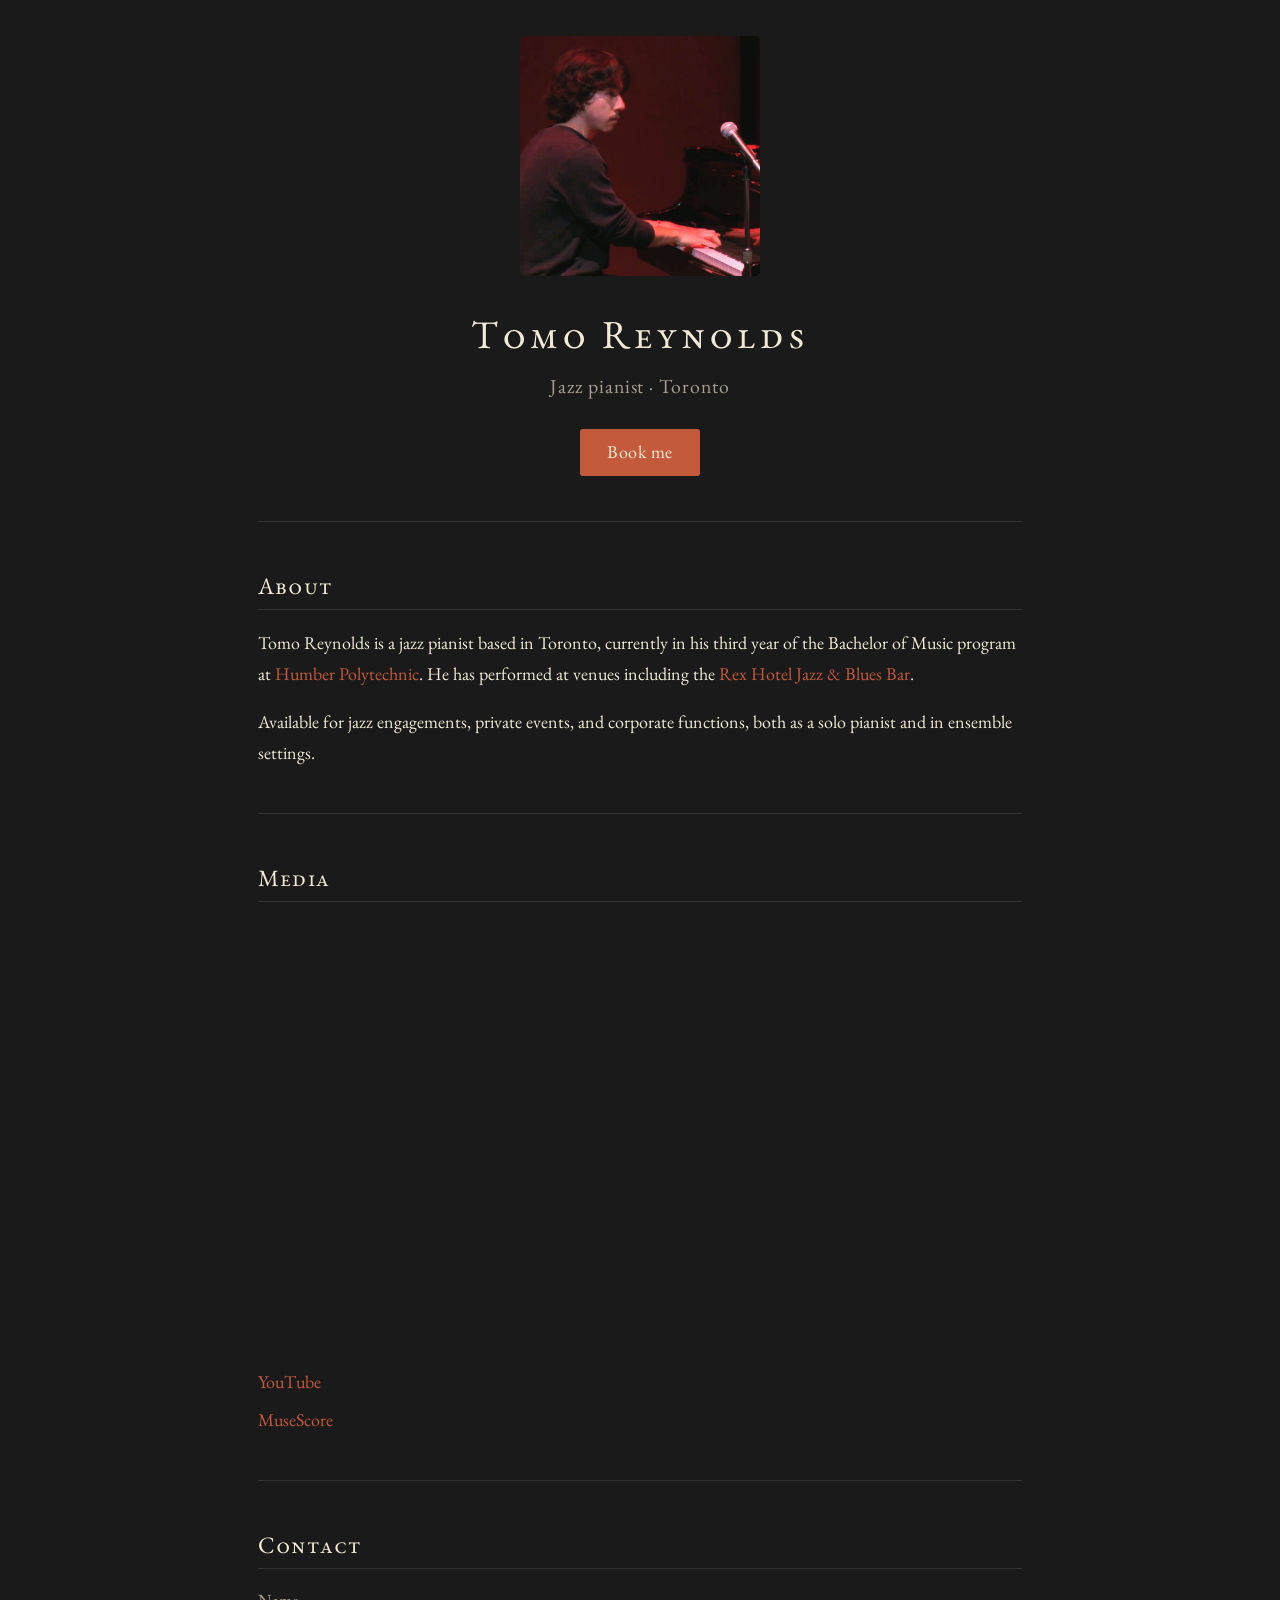
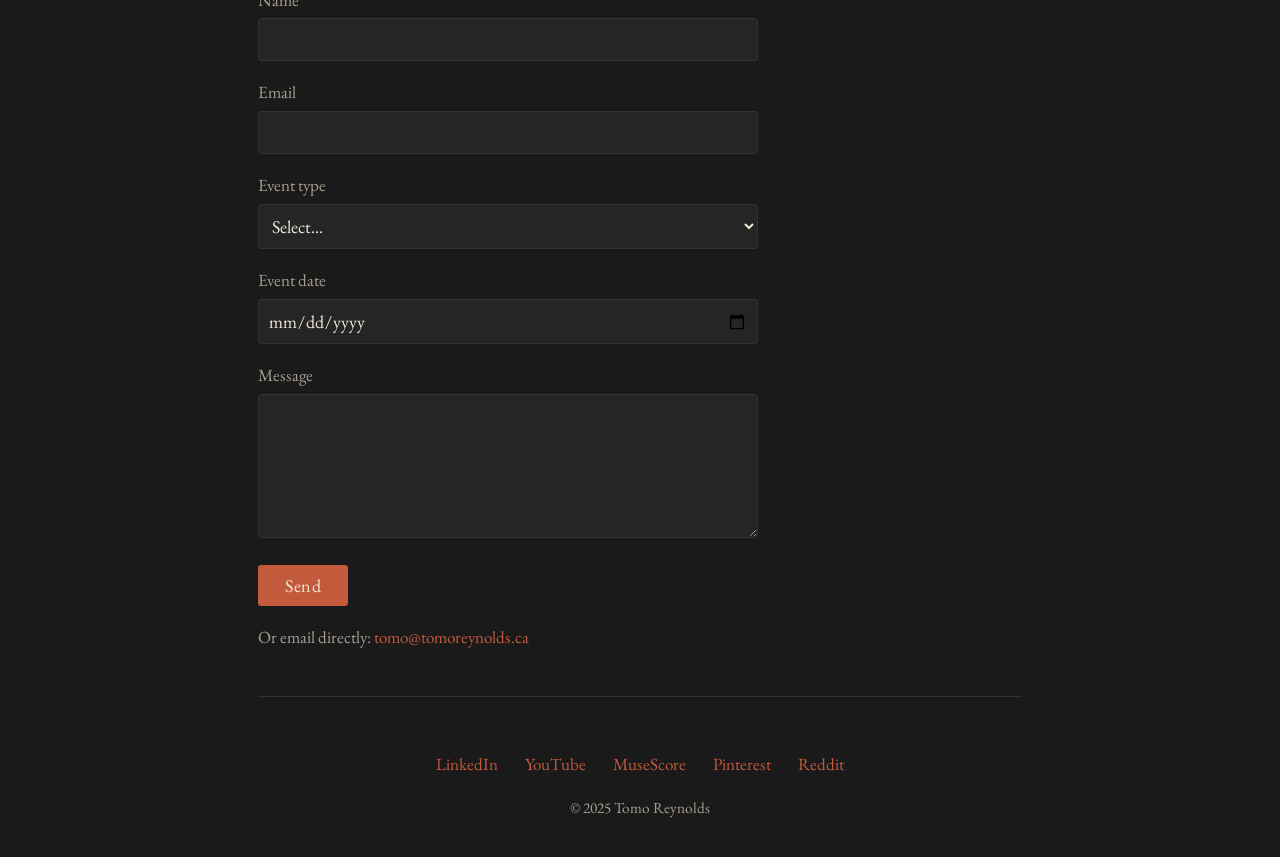
==== index.html @ f88dc442 "Add single-page site: hero, about, media, contact, footer" ====
<!DOCTYPE html>
<html lang="en">
<head>
  <meta charset="UTF-8">
  <meta name="viewport" content="width=device-width, initial-scale=1.0">
  <meta name="description" content="Tomo Reynolds - Jazz pianist based in Toronto. Available for jazz engagements, private events, and corporate functions.">

  <!-- Open Graph -->
  <meta property="og:title" content="Tomo Reynolds - Jazz Pianist">
  <meta property="og:description" content="Jazz pianist based in Toronto. Available for engagements, private events, and corporate functions.">
  <meta property="og:type" content="profile">
  <meta property="og:url" content="https://tomoreynolds.ca/">
  <meta property="og:image" content="https://tomoreynolds.ca/tomo.jpg">

  <title>Tomo Reynolds - Jazz Pianist</title>
  <link rel="stylesheet" href="style.css">

  <!-- Schema.org structured data -->
  <script type="application/ld+json">
  {
    "@context": "https://schema.org",
    "@type": "Person",
    "name": "Tomo Reynolds",
    "url": "https://tomoreynolds.ca",
    "jobTitle": "Jazz Pianist",
    "knowsAbout": ["Jazz", "Piano", "Music Performance"],
    "alumniOf": {
      "@type": "CollegeOrUniversity",
      "name": "Humber Polytechnic"
    },
    "sameAs": [
      "https://ca.linkedin.com/in/tomo-reynolds-07992918a",
      "https://www.youtube.com/@towmoe",
      "https://musescore.com/user/25260836",
      "https://ca.pinterest.com/tomoreyn/",
      "https://www.reddit.com/user/tomoreyn/"
    ]
  }
  </script>
</head>
<body>

  <!-- Hero -->
  <section class="hero">
    <img class="hero-photo" src="tomo.jpg" alt="Tomo Reynolds playing piano">
    <h1>Tomo Reynolds</h1>
    <p class="tagline">Jazz pianist · Toronto</p>
    <a class="cta" href="#contact">Book me</a>
  </section>

  <hr>

  <!-- About -->
  <section class="about" id="about">
    <h2>About</h2>
    <p>Tomo Reynolds is a jazz pianist based in Toronto, currently in his third year of the Bachelor of Music program at <a href="https://mediaarts.humber.ca/programs/music-bachelor-of.html" target="_blank" rel="noopener noreferrer">Humber Polytechnic</a>. He has performed at venues including the <a href="https://www.therex.ca/" target="_blank" rel="noopener noreferrer">Rex Hotel Jazz & Blues Bar</a>.</p>
    <p>Available for jazz engagements, private events, and corporate functions, both as a solo pianist and in ensemble settings.</p>
  </section>

  <hr>

  <!-- Media -->
  <section class="media" id="media">
    <h2>Media</h2>
    <div class="video-embed">
      <iframe
        src="https://www.youtube.com/embed/MkrA7ZL8R4E"
        title="Tomo Reynolds performing at the Rex"
        allow="accelerometer; autoplay; clipboard-write; encrypted-media; gyroscope; picture-in-picture"
        allowfullscreen>
      </iframe>
    </div>
    <ul class="media-links">
      <li><a href="https://www.youtube.com/@towmoe" target="_blank" rel="noopener noreferrer">YouTube</a></li>
      <li><a href="https://musescore.com/user/25260836" target="_blank" rel="noopener noreferrer">MuseScore</a></li>
    </ul>
  </section>

  <hr>

  <!-- Contact -->
  <section class="contact" id="contact">
    <h2>Contact</h2>
    <form class="contact-form" action="https://formspree.io/f/FORM_ID" method="POST">
      <label for="name">Name</label>
      <input type="text" id="name" name="name" required>

      <label for="email">Email</label>
      <input type="email" id="email" name="email" required>

      <label for="event-type">Event type</label>
      <select id="event-type" name="event-type">
        <option value="">Select...</option>
        <option value="jazz-venue">Jazz venue</option>
        <option value="private-event">Private event</option>
        <option value="corporate">Corporate function</option>
        <option value="other">Other</option>
      </select>

      <label for="date">Event date</label>
      <input type="date" id="date" name="date">

      <label for="message">Message</label>
      <textarea id="message" name="message" required></textarea>

      <button type="submit">Send</button>
    </form>
    <p class="contact-fallback">Or email directly: <a href="mailto:tomo@tomoreynolds.ca">tomo@tomoreynolds.ca</a></p>
  </section>

  <hr>

  <!-- Footer -->
  <footer>
    <ul class="social-links">
      <li><a href="https://ca.linkedin.com/in/tomo-reynolds-07992918a" target="_blank" rel="noopener noreferrer">LinkedIn</a></li>
      <li><a href="https://www.youtube.com/@towmoe" target="_blank" rel="noopener noreferrer">YouTube</a></li>
      <li><a href="https://musescore.com/user/25260836" target="_blank" rel="noopener noreferrer">MuseScore</a></li>
      <li><a href="https://ca.pinterest.com/tomoreyn/" target="_blank" rel="noopener noreferrer">Pinterest</a></li>
      <li><a href="https://www.reddit.com/user/tomoreyn/" target="_blank" rel="noopener noreferrer">Reddit</a></li>
    </ul>
    <p>&copy; 2025 Tomo Reynolds</p>
  </footer>

</body>
</html>
---- style.css ----
/* Tomo Reynolds - Jazz Pianist Website
   Typography: EB Garamond (body), Georgia fallback
   Palette: dark background, warm off-white text, amber accent
   All colours in custom properties for easy restyling.
*/

@import url('https://fonts.googleapis.com/css2?family=EB+Garamond:ital,wght@0,400;0,500;0,600;1,400;1,500&display=swap');

:root {
  --bg: #1a1a1a;
  --text: #f0ead6;
  --text-muted: #a89f91;
  --accent: #c45a3c;
  --accent-hover: #d4795f;
  --divider: #333;
}

* {
  box-sizing: border-box;
  margin: 0;
  padding: 0;
}

html {
  font-size: 18px;
  line-height: 1.6;
  scroll-behavior: smooth;
}

body {
  font-family: 'EB Garamond', Georgia, 'Times New Roman', serif;
  color: var(--text);
  background-color: var(--bg);
  padding: 2rem 1rem;
  max-width: 800px;
  margin: 0 auto;
}

/* Headings */
h1 {
  font-size: 2.2rem;
  font-weight: 400;
  font-variant: small-caps;
  letter-spacing: 0.1em;
  margin-bottom: 0.25rem;
}

h2 {
  font-size: 1.3rem;
  font-weight: 400;
  font-variant: small-caps;
  letter-spacing: 0.05em;
  margin-bottom: 1rem;
  border-bottom: 1px solid var(--divider);
  padding-bottom: 0.25rem;
}

/* Links */
a {
  color: var(--accent);
  text-decoration: none;
}

a:hover {
  color: var(--accent-hover);
  text-decoration: underline;
}

/* Divider */
hr {
  border: none;
  border-top: 1px solid var(--divider);
  margin: 2.5rem 0;
}

/* Hero section */
.hero {
  text-align: center;
  margin-bottom: 1rem;
}

.hero-photo {
  width: 240px;
  height: auto;
  border-radius: 4px;
  margin-bottom: 1rem;
}

.tagline {
  font-size: 1.1rem;
  color: var(--text-muted);
  letter-spacing: 0.05em;
  margin-bottom: 1.5rem;
}

.cta {
  display: inline-block;
  font-family: 'EB Garamond', Georgia, serif;
  font-size: 1rem;
  color: var(--text);
  background: var(--accent);
  padding: 0.5rem 1.5rem;
  border-radius: 3px;
  text-decoration: none;
  letter-spacing: 0.03em;
}

.cta:hover {
  background: var(--accent-hover);
  text-decoration: none;
  color: var(--text);
}

/* About section */
.about p {
  font-size: 1rem;
  line-height: 1.7;
  margin-bottom: 1rem;
}

/* Media section */
.video-embed {
  position: relative;
  padding-bottom: 56.25%; /* 16:9 */
  height: 0;
  overflow: hidden;
  margin-bottom: 1rem;
}

.video-embed iframe {
  position: absolute;
  top: 0;
  left: 0;
  width: 100%;
  height: 100%;
  border: none;
}

.media-links {
  list-style: none;
  margin-top: 1rem;
}

.media-links li {
  margin-bottom: 0.5rem;
}

/* Contact section */
.contact-form {
  max-width: 500px;
}

.contact-form label {
  display: block;
  font-size: 0.95rem;
  color: var(--text-muted);
  margin-bottom: 0.25rem;
  margin-top: 1rem;
}

.contact-form input,
.contact-form textarea,
.contact-form select {
  width: 100%;
  font-family: 'EB Garamond', Georgia, serif;
  font-size: 1rem;
  color: var(--text);
  background: #252525;
  border: 1px solid var(--divider);
  border-radius: 3px;
  padding: 0.5rem;
}

.contact-form input:focus,
.contact-form textarea:focus,
.contact-form select:focus {
  outline: none;
  border-color: var(--accent);
}

.contact-form textarea {
  height: 8rem;
  resize: vertical;
}

.contact-form button {
  display: inline-block;
  font-family: 'EB Garamond', Georgia, serif;
  font-size: 1rem;
  color: var(--text);
  background: var(--accent);
  border: none;
  border-radius: 3px;
  padding: 0.5rem 1.5rem;
  margin-top: 1rem;
  cursor: pointer;
  letter-spacing: 0.03em;
}

.contact-form button:hover {
  background: var(--accent-hover);
}

.contact-fallback {
  margin-top: 1rem;
  font-size: 0.95rem;
  color: var(--text-muted);
}

/* Footer */
footer {
  margin-top: 3rem;
  text-align: center;
  font-size: 0.85rem;
  color: var(--text-muted);
}

.social-links {
  list-style: none;
  display: flex;
  flex-wrap: wrap;
  justify-content: center;
  gap: 0.5rem 1.5rem;
  margin-bottom: 1rem;
  font-size: 0.95rem;
}

/* Responsive */
@media (max-width: 600px) {
  html {
    font-size: 16px;
  }

  .hero-photo {
    width: 180px;
  }

  .contact-form {
    max-width: 100%;
  }
}
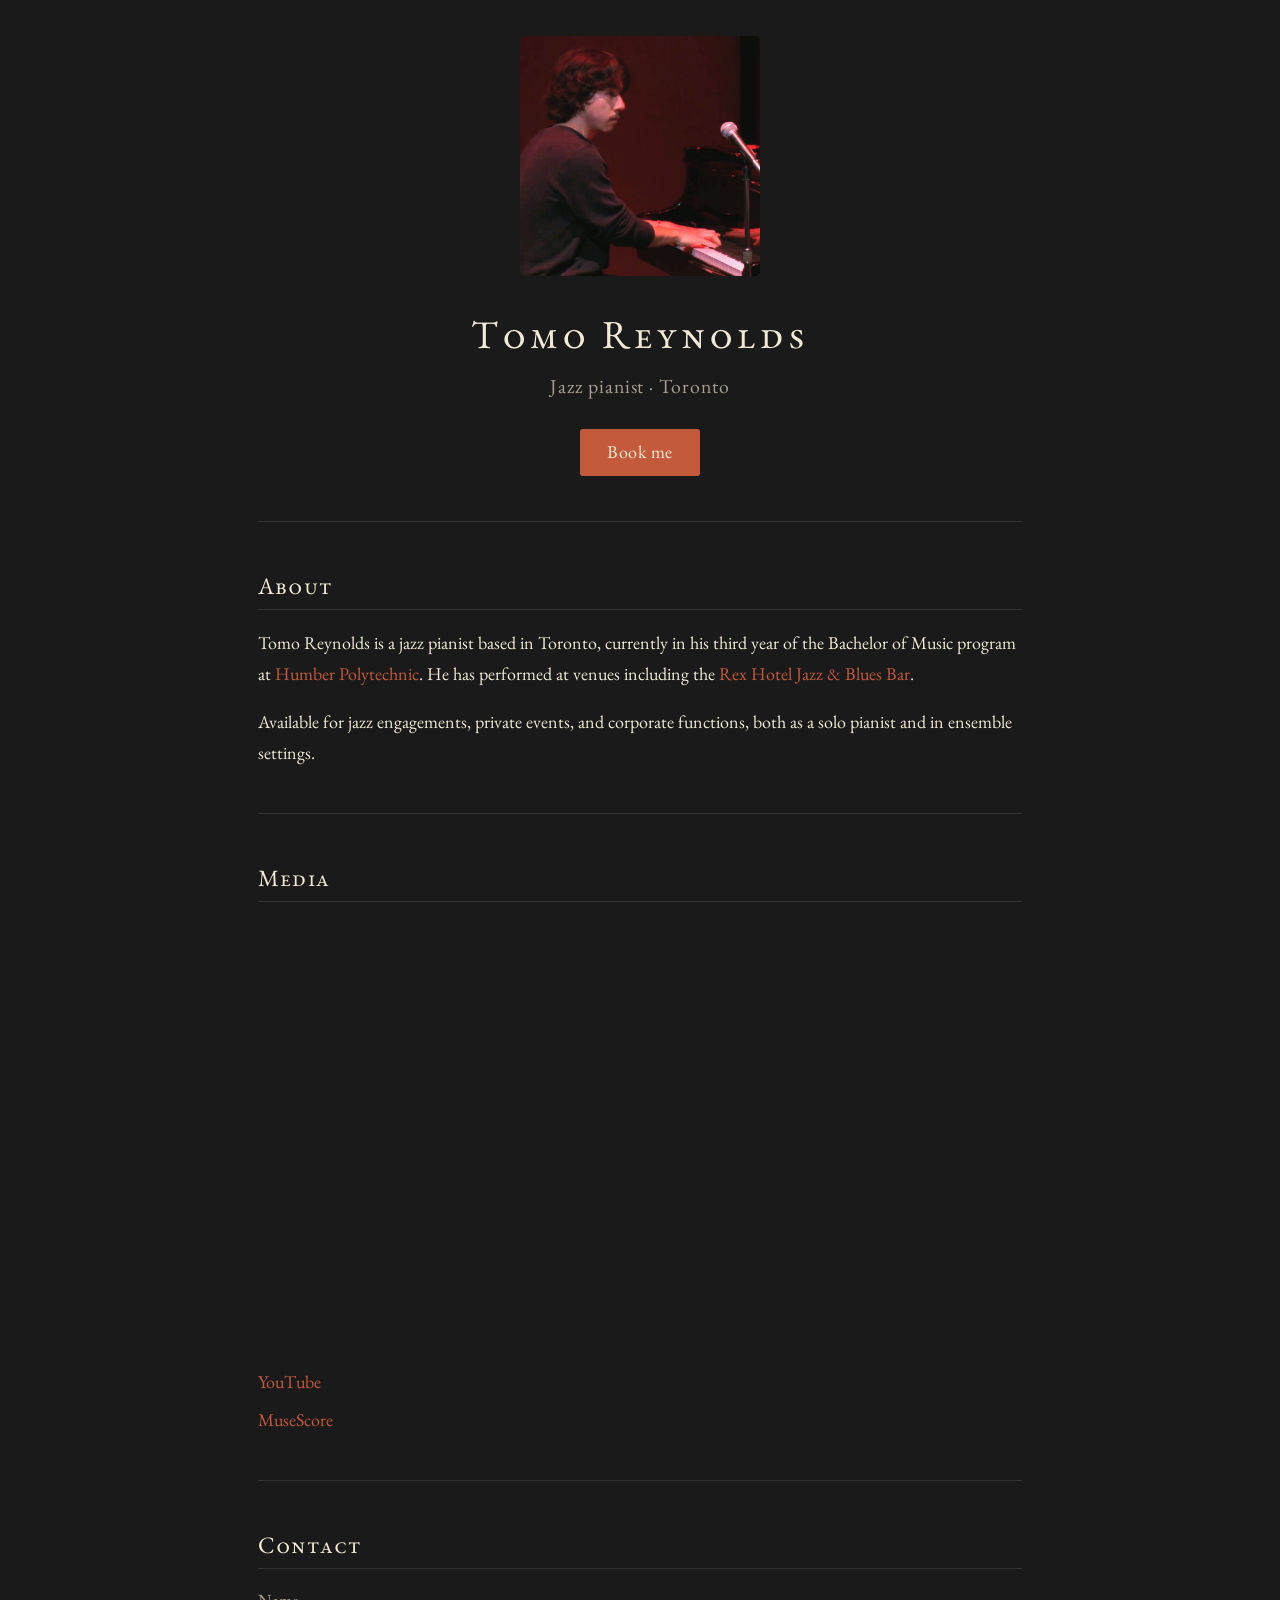
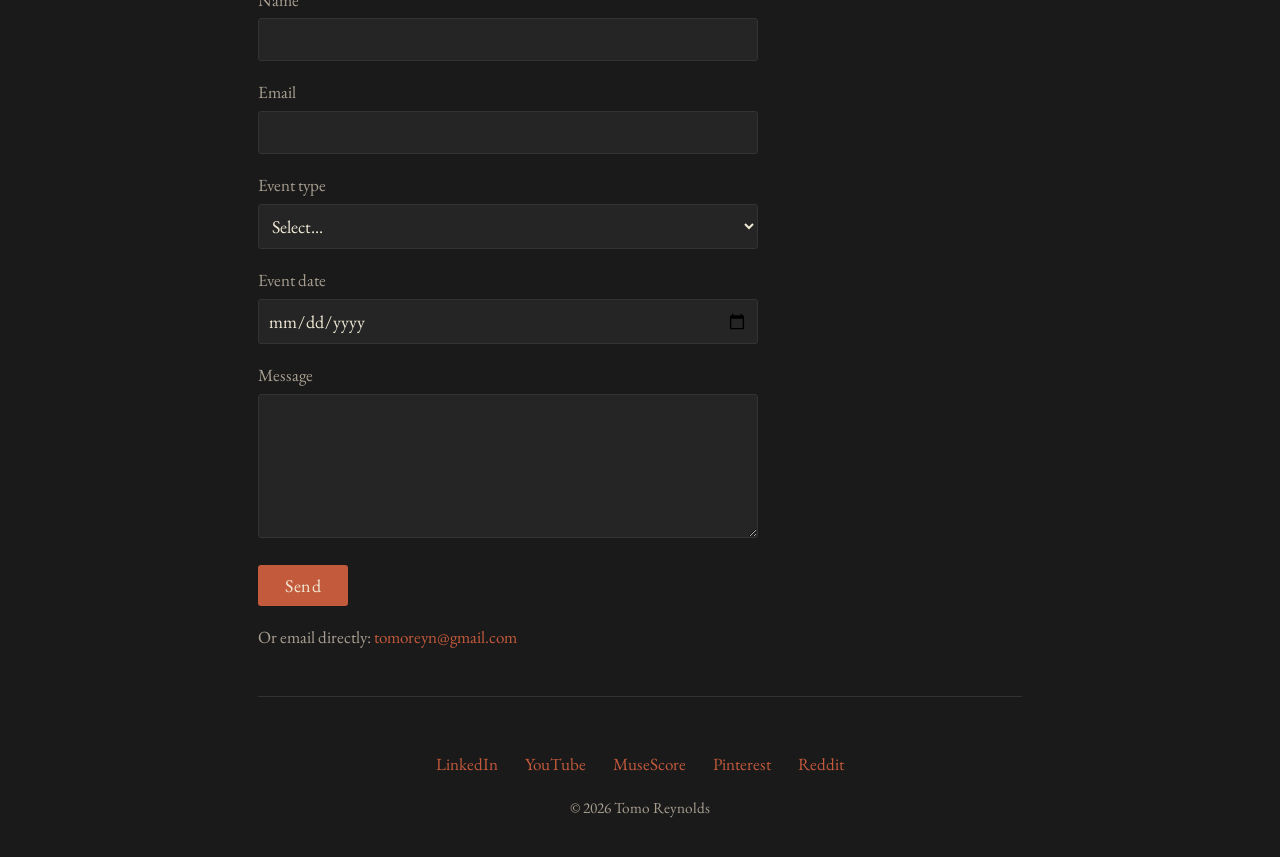
==== commit 47479e54: "Fix copyright year to 2026, update contact email" ====
--- a/index.html
+++ b/index.html
@@ -105,7 +105,7 @@
 
       <button type="submit">Send</button>
     </form>
-    <p class="contact-fallback">Or email directly: <a href="mailto:tomo@tomoreynolds.ca">tomo@tomoreynolds.ca</a></p>
+    <p class="contact-fallback">Or email directly: <a href="mailto:tomoreyn@gmail.com">tomoreyn@gmail.com</a></p>
   </section>
 
   <hr>
@@ -119,7 +119,7 @@
       <li><a href="https://ca.pinterest.com/tomoreyn/" target="_blank" rel="noopener noreferrer">Pinterest</a></li>
       <li><a href="https://www.reddit.com/user/tomoreyn/" target="_blank" rel="noopener noreferrer">Reddit</a></li>
     </ul>
-    <p>&copy; 2025 Tomo Reynolds</p>
+    <p>&copy; 2026 Tomo Reynolds</p>
   </footer>
 
 </body>
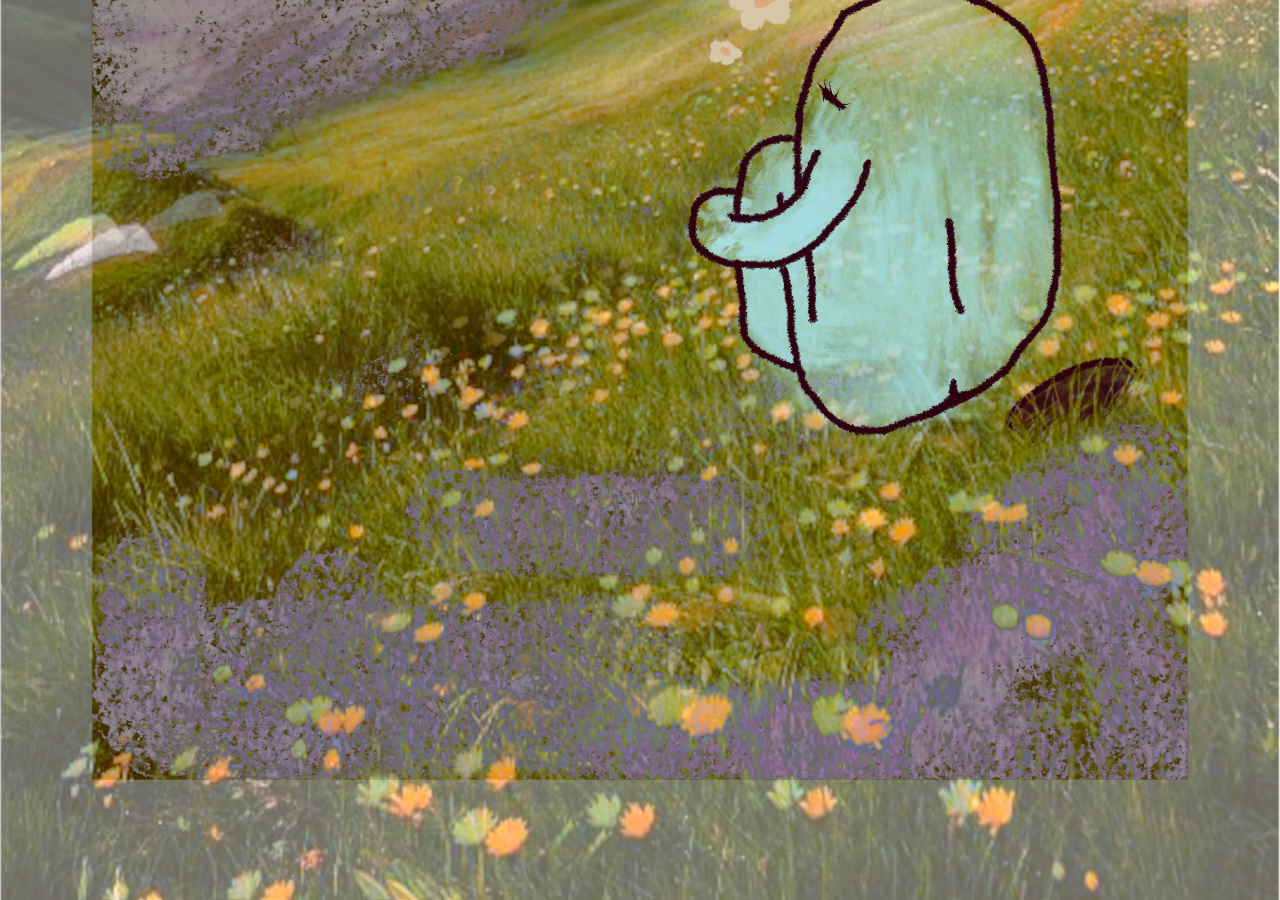
==== commit 84784cf3: "Update index.html" ====
--- a/index.html
+++ b/index.html
@@ -39,88 +39,5 @@
   </script>
 </head>
 <body>
-
-  <!-- Hero -->
-  <section class="hero">
-    <img class="hero-photo" src="tomo.jpg" alt="Tomo Reynolds playing piano">
-    <h1>Tomo Reynolds</h1>
-    <p class="tagline">Jazz pianist · Toronto</p>
-    <a class="cta" href="#contact">Book me</a>
-  </section>
-
-  <hr>
-
-  <!-- About -->
-  <section class="about" id="about">
-    <h2>About</h2>
-    <p>Tomo Reynolds is a jazz pianist based in Toronto, currently in his third year of the Bachelor of Music program at <a href="https://mediaarts.humber.ca/programs/music-bachelor-of.html" target="_blank" rel="noopener noreferrer">Humber Polytechnic</a>. He has performed at venues including the <a href="https://www.therex.ca/" target="_blank" rel="noopener noreferrer">Rex Hotel Jazz & Blues Bar</a>.</p>
-    <p>Available for jazz engagements, private events, and corporate functions, both as a solo pianist and in ensemble settings.</p>
-  </section>
-
-  <hr>
-
-  <!-- Media -->
-  <section class="media" id="media">
-    <h2>Media</h2>
-    <div class="video-embed">
-      <iframe
-        src="https://www.youtube.com/embed/MkrA7ZL8R4E"
-        title="Tomo Reynolds performing at the Rex"
-        allow="accelerometer; autoplay; clipboard-write; encrypted-media; gyroscope; picture-in-picture"
-        allowfullscreen>
-      </iframe>
-    </div>
-    <ul class="media-links">
-      <li><a href="https://www.youtube.com/@towmoe" target="_blank" rel="noopener noreferrer">YouTube</a></li>
-      <li><a href="https://musescore.com/user/25260836" target="_blank" rel="noopener noreferrer">MuseScore</a></li>
-    </ul>
-  </section>
-
-  <hr>
-
-  <!-- Contact -->
-  <section class="contact" id="contact">
-    <h2>Contact</h2>
-    <form class="contact-form" action="https://formspree.io/f/FORM_ID" method="POST">
-      <label for="name">Name</label>
-      <input type="text" id="name" name="name" required>
-
-      <label for="email">Email</label>
-      <input type="email" id="email" name="email" required>
-
-      <label for="event-type">Event type</label>
-      <select id="event-type" name="event-type">
-        <option value="">Select...</option>
-        <option value="jazz-venue">Jazz venue</option>
-        <option value="private-event">Private event</option>
-        <option value="corporate">Corporate function</option>
-        <option value="other">Other</option>
-      </select>
-
-      <label for="date">Event date</label>
-      <input type="date" id="date" name="date">
-
-      <label for="message">Message</label>
-      <textarea id="message" name="message" required></textarea>
-
-      <button type="submit">Send</button>
-    </form>
-    <p class="contact-fallback">Or email directly: <a href="mailto:tomoreyn@gmail.com">tomoreyn@gmail.com</a></p>
-  </section>
-
-  <hr>
-
-  <!-- Footer -->
-  <footer>
-    <ul class="social-links">
-      <li><a href="https://ca.linkedin.com/in/tomo-reynolds-07992918a" target="_blank" rel="noopener noreferrer">LinkedIn</a></li>
-      <li><a href="https://www.youtube.com/@towmoe" target="_blank" rel="noopener noreferrer">YouTube</a></li>
-      <li><a href="https://musescore.com/user/25260836" target="_blank" rel="noopener noreferrer">MuseScore</a></li>
-      <li><a href="https://ca.pinterest.com/tomoreyn/" target="_blank" rel="noopener noreferrer">Pinterest</a></li>
-      <li><a href="https://www.reddit.com/user/tomoreyn/" target="_blank" rel="noopener noreferrer">Reddit</a></li>
-    </ul>
-    <p>&copy; 2026 Tomo Reynolds</p>
-  </footer>
-
 </body>
 </html>
--- a/style.css
+++ b/style.css
@@ -3,23 +3,6 @@
    Palette: dark background, warm off-white text, amber accent
    All colours in custom properties for easy restyling.
 */
-
-@import url('https://fonts.googleapis.com/css2?family=EB+Garamond:ital,wght@0,400;0,500;0,600;1,400;1,500&display=swap');
-
-:root {
-  --bg: #1a1a1a;
-  --text: #f0ead6;
-  --text-muted: #a89f91;
-  --accent: #c45a3c;
-  --accent-hover: #d4795f;
-  --divider: #333;
-}
-
-* {
-  box-sizing: border-box;
-  margin: 0;
-  padding: 0;
-}
 
 html {
   font-size: 18px;
@@ -28,214 +11,8 @@
 }
 
 body {
-  font-family: 'EB Garamond', Georgia, 'Times New Roman', serif;
-  color: var(--text);
-  background-color: var(--bg);
-  padding: 2rem 1rem;
-  max-width: 800px;
-  margin: 0 auto;
+  background-image: url('Background.jpg');
+  background-size: cover;
+  background-repeat: no-repeat;
+  background-position: center center;
 }
-
-/* Headings */
-h1 {
-  font-size: 2.2rem;
-  font-weight: 400;
-  font-variant: small-caps;
-  letter-spacing: 0.1em;
-  margin-bottom: 0.25rem;
-}
-
-h2 {
-  font-size: 1.3rem;
-  font-weight: 400;
-  font-variant: small-caps;
-  letter-spacing: 0.05em;
-  margin-bottom: 1rem;
-  border-bottom: 1px solid var(--divider);
-  padding-bottom: 0.25rem;
-}
-
-/* Links */
-a {
-  color: var(--accent);
-  text-decoration: none;
-}
-
-a:hover {
-  color: var(--accent-hover);
-  text-decoration: underline;
-}
-
-/* Divider */
-hr {
-  border: none;
-  border-top: 1px solid var(--divider);
-  margin: 2.5rem 0;
-}
-
-/* Hero section */
-.hero {
-  text-align: center;
-  margin-bottom: 1rem;
-}
-
-.hero-photo {
-  width: 240px;
-  height: auto;
-  border-radius: 4px;
-  margin-bottom: 1rem;
-}
-
-.tagline {
-  font-size: 1.1rem;
-  color: var(--text-muted);
-  letter-spacing: 0.05em;
-  margin-bottom: 1.5rem;
-}
-
-.cta {
-  display: inline-block;
-  font-family: 'EB Garamond', Georgia, serif;
-  font-size: 1rem;
-  color: var(--text);
-  background: var(--accent);
-  padding: 0.5rem 1.5rem;
-  border-radius: 3px;
-  text-decoration: none;
-  letter-spacing: 0.03em;
-}
-
-.cta:hover {
-  background: var(--accent-hover);
-  text-decoration: none;
-  color: var(--text);
-}
-
-/* About section */
-.about p {
-  font-size: 1rem;
-  line-height: 1.7;
-  margin-bottom: 1rem;
-}
-
-/* Media section */
-.video-embed {
-  position: relative;
-  padding-bottom: 56.25%; /* 16:9 */
-  height: 0;
-  overflow: hidden;
-  margin-bottom: 1rem;
-}
-
-.video-embed iframe {
-  position: absolute;
-  top: 0;
-  left: 0;
-  width: 100%;
-  height: 100%;
-  border: none;
-}
-
-.media-links {
-  list-style: none;
-  margin-top: 1rem;
-}
-
-.media-links li {
-  margin-bottom: 0.5rem;
-}
-
-/* Contact section */
-.contact-form {
-  max-width: 500px;
-}
-
-.contact-form label {
-  display: block;
-  font-size: 0.95rem;
-  color: var(--text-muted);
-  margin-bottom: 0.25rem;
-  margin-top: 1rem;
-}
-
-.contact-form input,
-.contact-form textarea,
-.contact-form select {
-  width: 100%;
-  font-family: 'EB Garamond', Georgia, serif;
-  font-size: 1rem;
-  color: var(--text);
-  background: #252525;
-  border: 1px solid var(--divider);
-  border-radius: 3px;
-  padding: 0.5rem;
-}
-
-.contact-form input:focus,
-.contact-form textarea:focus,
-.contact-form select:focus {
-  outline: none;
-  border-color: var(--accent);
-}
-
-.contact-form textarea {
-  height: 8rem;
-  resize: vertical;
-}
-
-.contact-form button {
-  display: inline-block;
-  font-family: 'EB Garamond', Georgia, serif;
-  font-size: 1rem;
-  color: var(--text);
-  background: var(--accent);
-  border: none;
-  border-radius: 3px;
-  padding: 0.5rem 1.5rem;
-  margin-top: 1rem;
-  cursor: pointer;
-  letter-spacing: 0.03em;
-}
-
-.contact-form button:hover {
-  background: var(--accent-hover);
-}
-
-.contact-fallback {
-  margin-top: 1rem;
-  font-size: 0.95rem;
-  color: var(--text-muted);
-}
-
-/* Footer */
-footer {
-  margin-top: 3rem;
-  text-align: center;
-  font-size: 0.85rem;
-  color: var(--text-muted);
-}
-
-.social-links {
-  list-style: none;
-  display: flex;
-  flex-wrap: wrap;
-  justify-content: center;
-  gap: 0.5rem 1.5rem;
-  margin-bottom: 1rem;
-  font-size: 0.95rem;
-}
-
-/* Responsive */
-@media (max-width: 600px) {
-  html {
-    font-size: 16px;
-  }
-
-  .hero-photo {
-    width: 180px;
-  }
-
-  .contact-form {
-    max-width: 100%;
-  }
-}
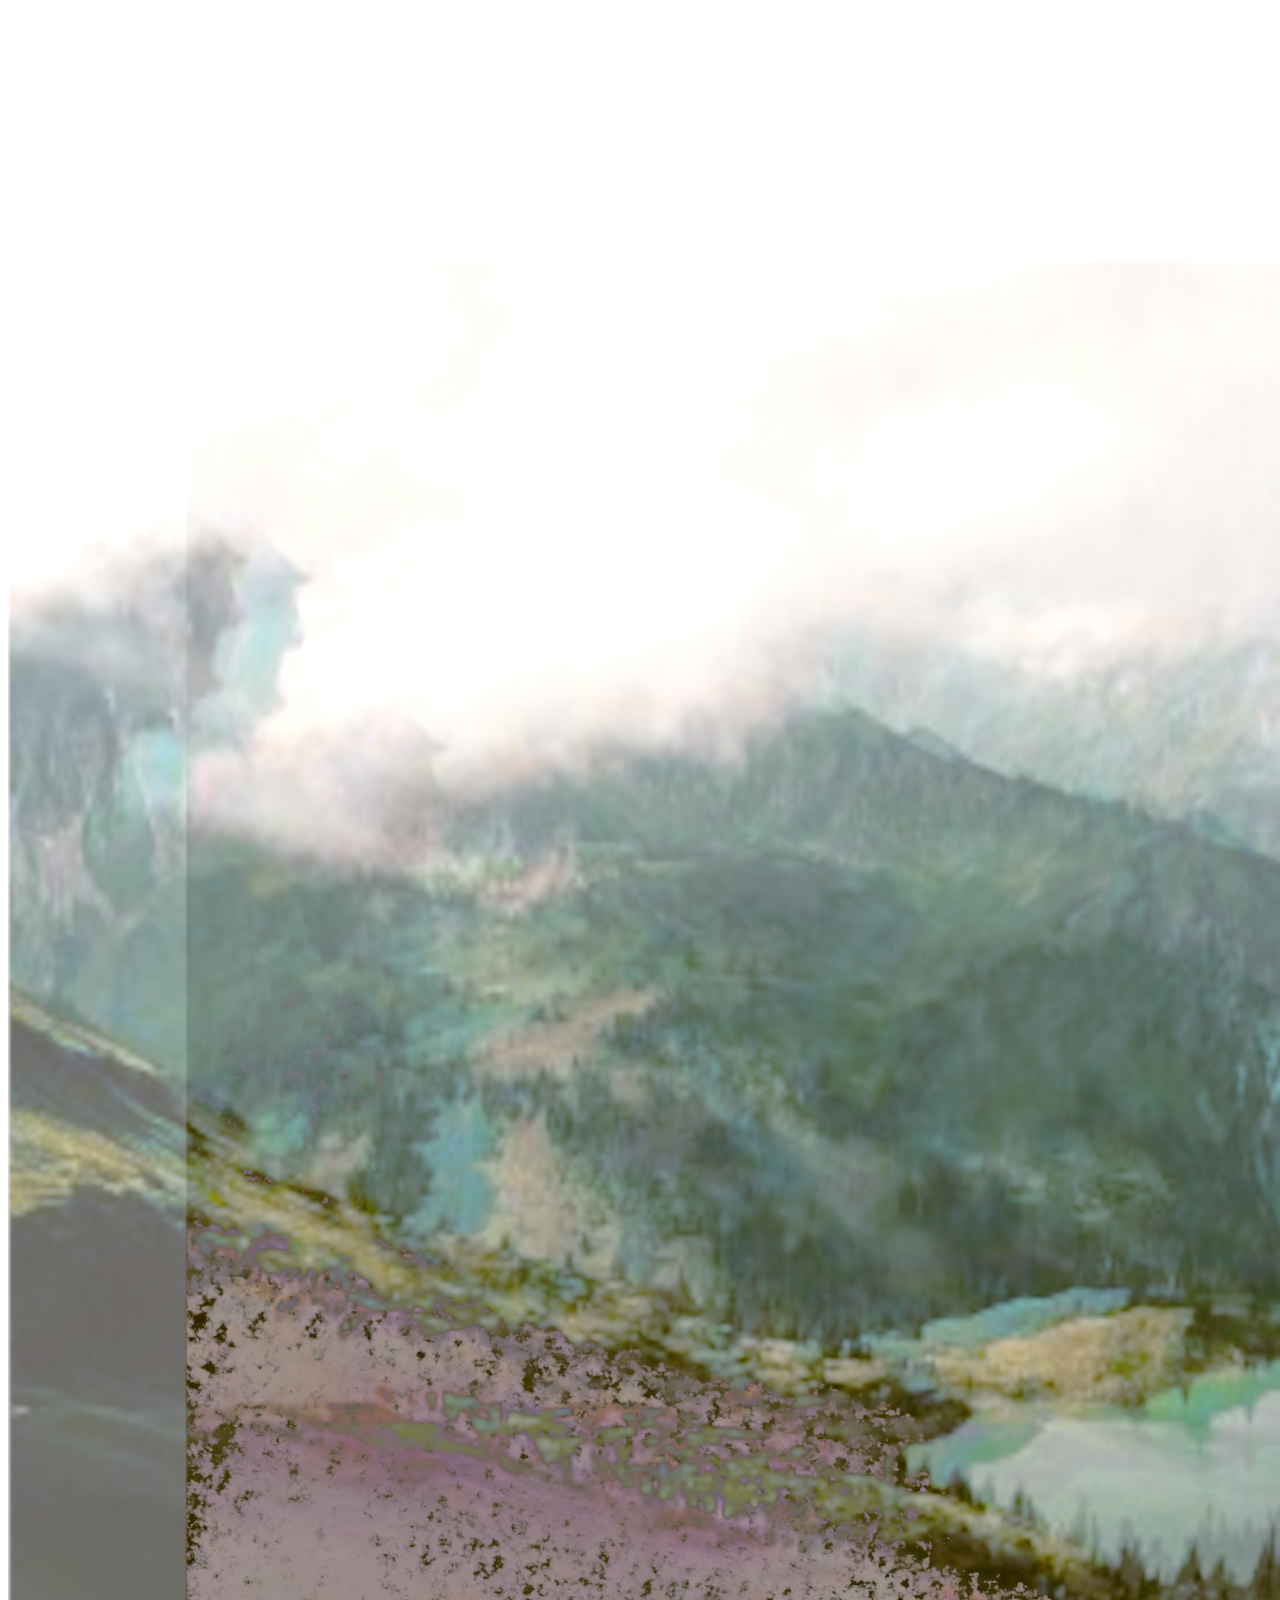
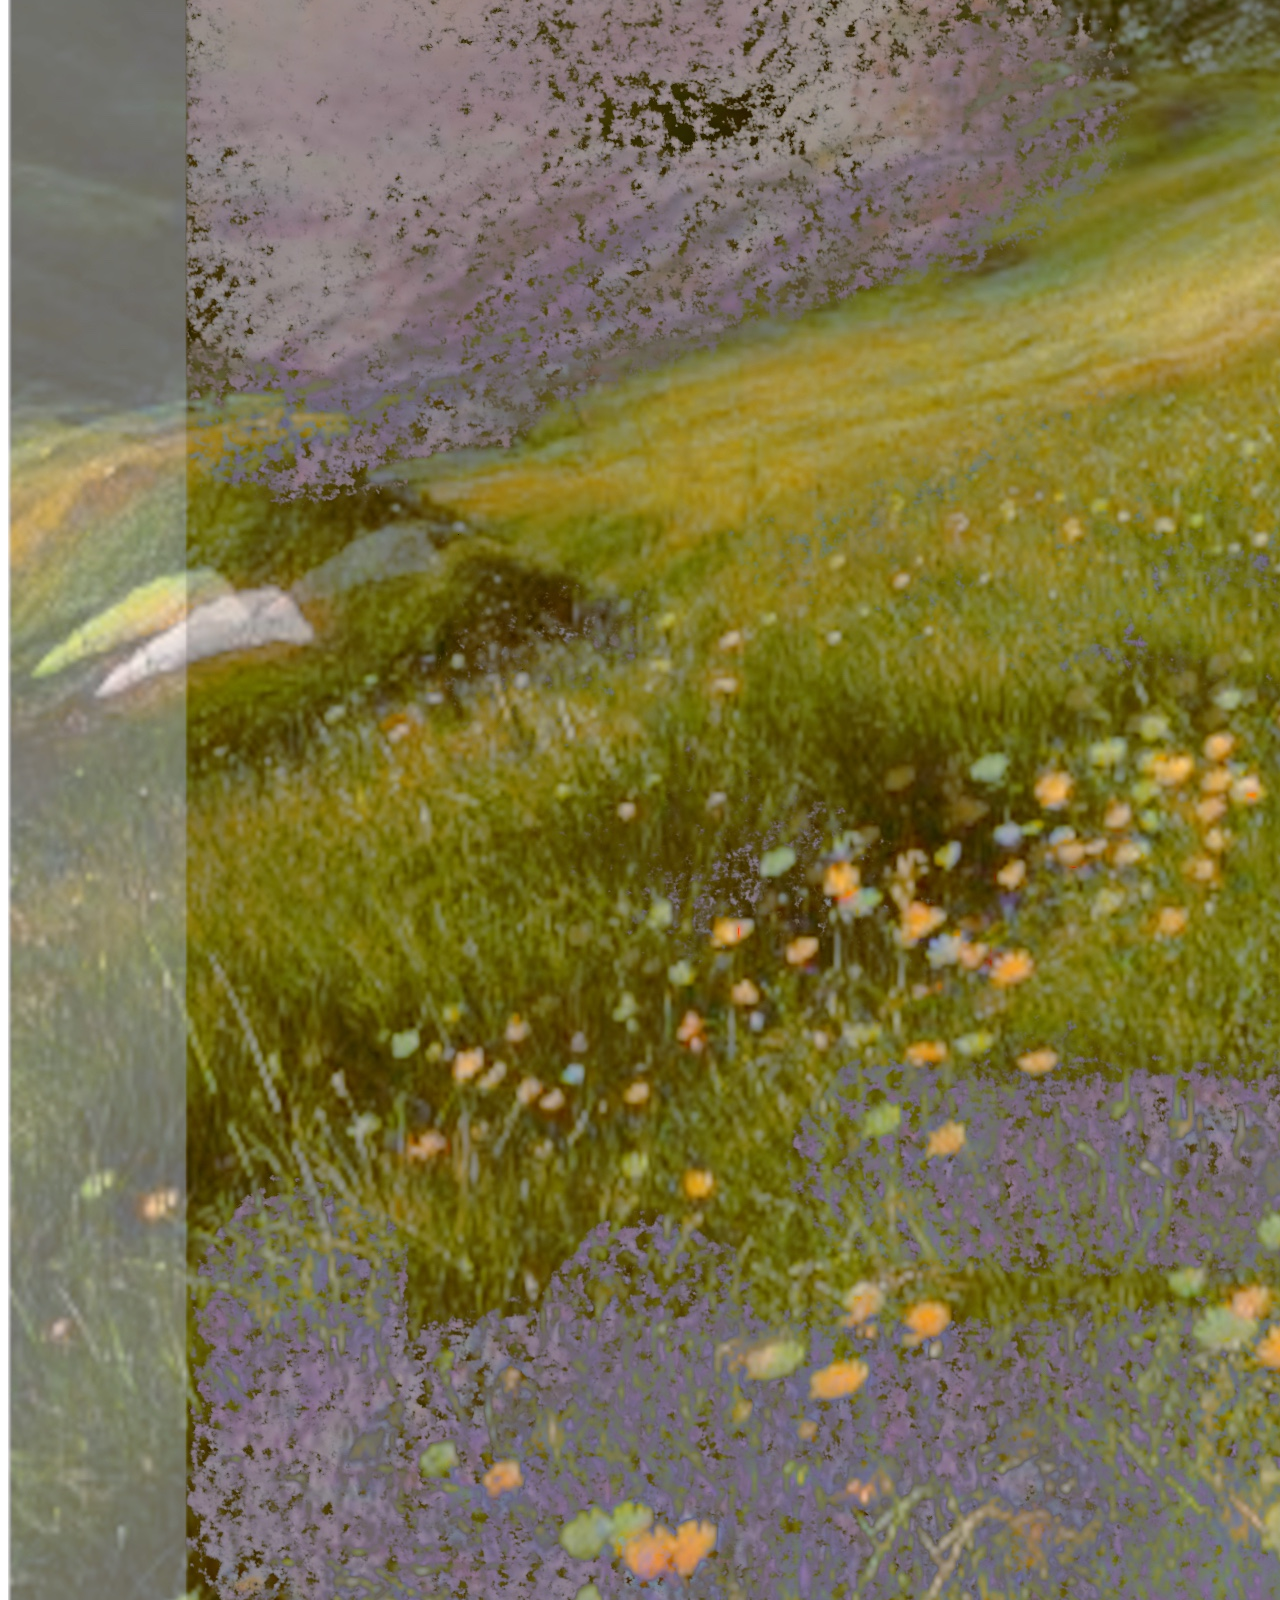
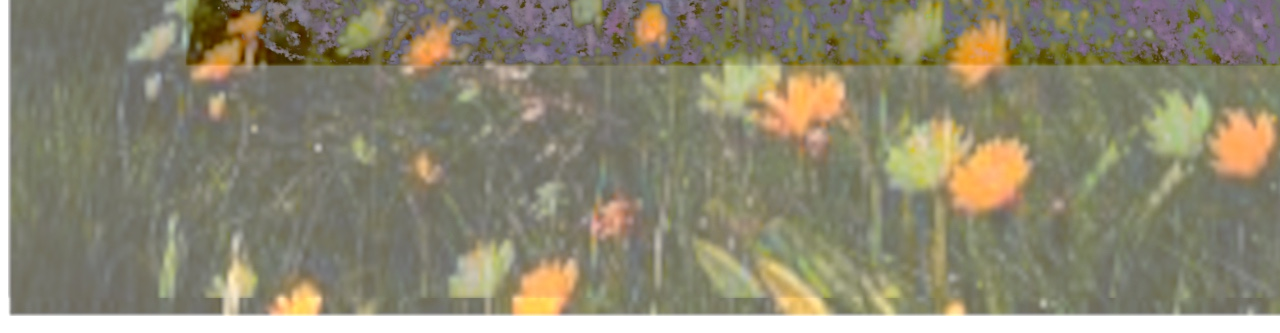
==== commit aaa232bd: "Update index.html" ====
--- a/index.html
+++ b/index.html
@@ -3,41 +3,32 @@
 <head>
   <meta charset="UTF-8">
   <meta name="viewport" content="width=device-width, initial-scale=1.0">
-  <meta name="description" content="Tomo Reynolds - Jazz pianist based in Toronto. Available for jazz engagements, private events, and corporate functions.">
-
-  <!-- Open Graph -->
-  <meta property="og:title" content="Tomo Reynolds - Jazz Pianist">
-  <meta property="og:description" content="Jazz pianist based in Toronto. Available for engagements, private events, and corporate functions.">
-  <meta property="og:type" content="profile">
-  <meta property="og:url" content="https://tomoreynolds.ca/">
-  <meta property="og:image" content="https://tomoreynolds.ca/tomo.jpg">
-
-  <title>Tomo Reynolds - Jazz Pianist</title>
+  <title>My Website</title>
   <link rel="stylesheet" href="style.css">
-
-  <!-- Schema.org structured data -->
-  <script type="application/ld+json">
-  {
-    "@context": "https://schema.org",
-    "@type": "Person",
-    "name": "Tomo Reynolds",
-    "url": "https://tomoreynolds.ca",
-    "jobTitle": "Jazz Pianist",
-    "knowsAbout": ["Jazz", "Piano", "Music Performance"],
-    "alumniOf": {
-      "@type": "CollegeOrUniversity",
-      "name": "Humber Polytechnic"
-    },
-    "sameAs": [
-      "https://ca.linkedin.com/in/tomo-reynolds-07992918a",
-      "https://www.youtube.com/@towmoe",
-      "https://musescore.com/user/25260836",
-      "https://ca.pinterest.com/tomoreyn/",
-      "https://www.reddit.com/user/tomoreyn/"
-    ]
-  }
-  </script>
 </head>
 <body>
+
+  <div class="page-wrapper">
+    <img src="Background.jpg" alt="Website Background" class="bg-image">
+
+    <main class="content-layer">
+      <nav class="links-container">
+        
+      <!--  <a href="about.html" class="link-item">
+          <img src="about-btn.jpg" alt="About Me">
+        </a>
+
+        <a href="contact.html" class="link-item">
+          <img src="contact-btn.jpg" alt="Contact">
+        </a>
+
+        <a href="lessons.html" class="link-item">
+          <img src="lessons-btn.jpg" alt="Private Lessons">
+        </a>   -->
+
+      </nav>
+    </main>
+  </div>
+
 </body>
 </html>
--- a/style.css
+++ b/style.css
@@ -11,8 +11,4 @@
 }
 
 body {
-  background-image: url('Background.jpg');
-  background-size: cover;
-  background-repeat: no-repeat;
-  background-position: center center;
 }
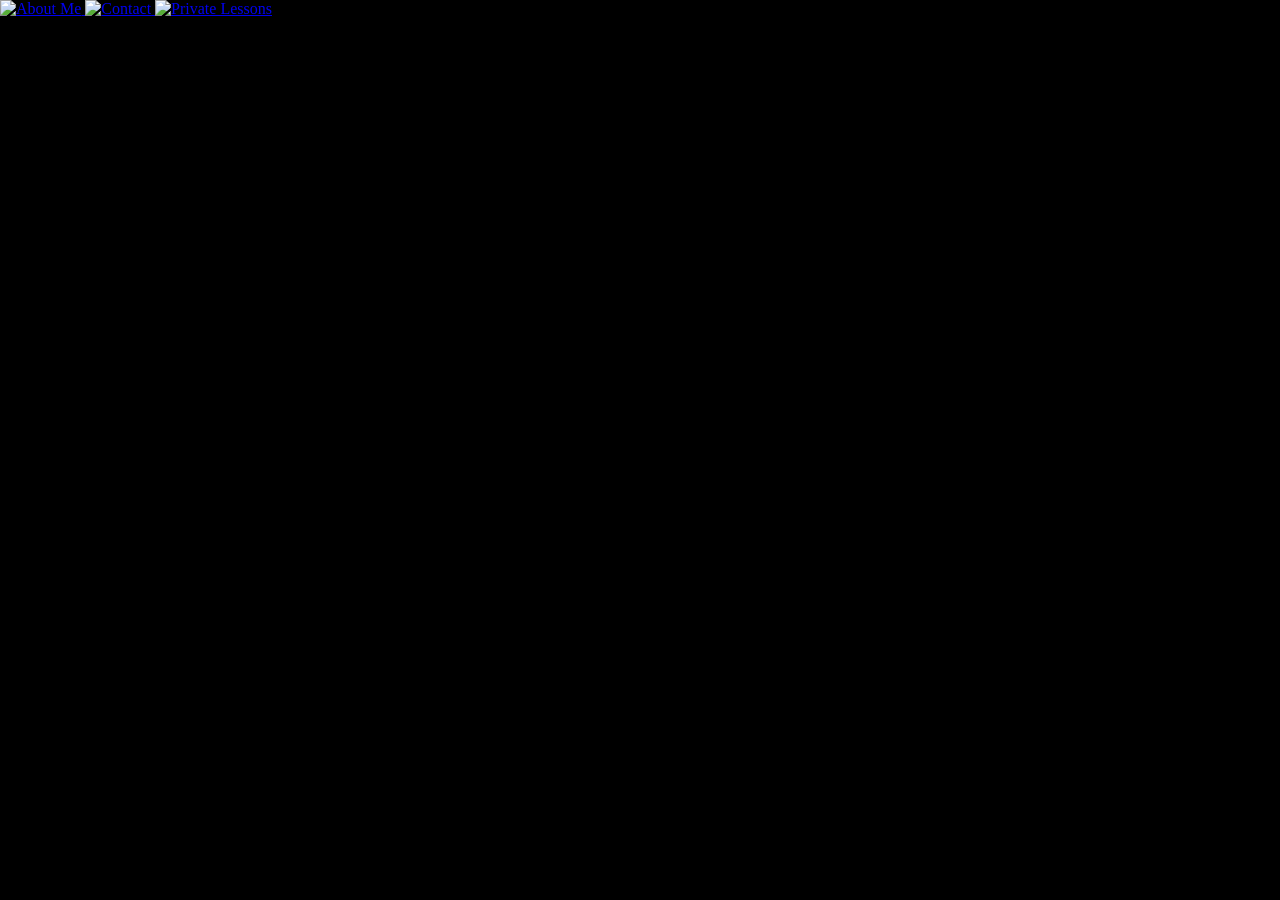
==== commit 88ed68a1: "Update index.html" ====
--- a/index.html
+++ b/index.html
@@ -3,32 +3,29 @@
 <head>
   <meta charset="UTF-8">
   <meta name="viewport" content="width=device-width, initial-scale=1.0">
-  <title>My Website</title>
+  <title>Responsive Website</title>
   <link rel="stylesheet" href="style.css">
 </head>
 <body>
 
-  <div class="page-wrapper">
-    <img src="Background.jpg" alt="Website Background" class="bg-image">
+  <!-- The content container that sits on top of the background -->
+  <main class="content-layer">
+    <nav class="links-grid">
+      
+      <a href="about.html" class="link-item">
+        <img src="about-btn.jpg" alt="About Me">
+      </a>
 
-    <main class="content-layer">
-      <nav class="links-container">
-        
-      <!--  <a href="about.html" class="link-item">
-          <img src="about-btn.jpg" alt="About Me">
-        </a>
+      <a href="contact.html" class="link-item">
+        <img src="contact-btn.jpg" alt="Contact">
+      </a>
 
-        <a href="contact.html" class="link-item">
-          <img src="contact-btn.jpg" alt="Contact">
-        </a>
+      <a href="lessons.html" class="link-item">
+        <img src="lessons-btn.jpg" alt="Private Lessons">
+      </a>
 
-        <a href="lessons.html" class="link-item">
-          <img src="lessons-btn.jpg" alt="Private Lessons">
-        </a>   -->
-
-      </nav>
-    </main>
-  </div>
+    </nav>
+  </main>
 
 </body>
 </html>
--- a/style.css
+++ b/style.css
@@ -1,14 +1,25 @@
-/* Tomo Reynolds - Jazz Pianist Website
-   Typography: EB Garamond (body), Georgia fallback
-   Palette: dark background, warm off-white text, amber accent
-   All colours in custom properties for easy restyling.
-*/
-
-html {
-  font-size: 18px;
-  line-height: 1.6;
-  scroll-behavior: smooth;
+/* 1. Reset browser defaults and kill horizontal scrolling */
+html, body {
+  margin: 0;
+  padding: 0;
+  width: 100%;
+  min-height: 100%;
+  overflow-x: hidden; /* Blocks unwanted side-to-side scrolling completely */
+  background-color: #000000; /* Dark fallback while image loads */
 }
 
-body {
+/* 2. Container holding the image */
+.page-wrapper {
+  position: relative;
+  width: 100%;
+  max-width: 100%;
 }
+
+/* 3. The background image settings */
+.bg-image {
+  width: 100%;        /* Locks image width strictly to browser edge */
+  max-width: 100%;    /* Double-ensures it never overflows the screen */
+  height: auto;       /* Keeps the picture's proportions perfect */
+  display: block;     /* Eliminates the weird default gap at the bottom */
+  pointer-events: none; /* Prevents users from accidentally dragging the image */
+}
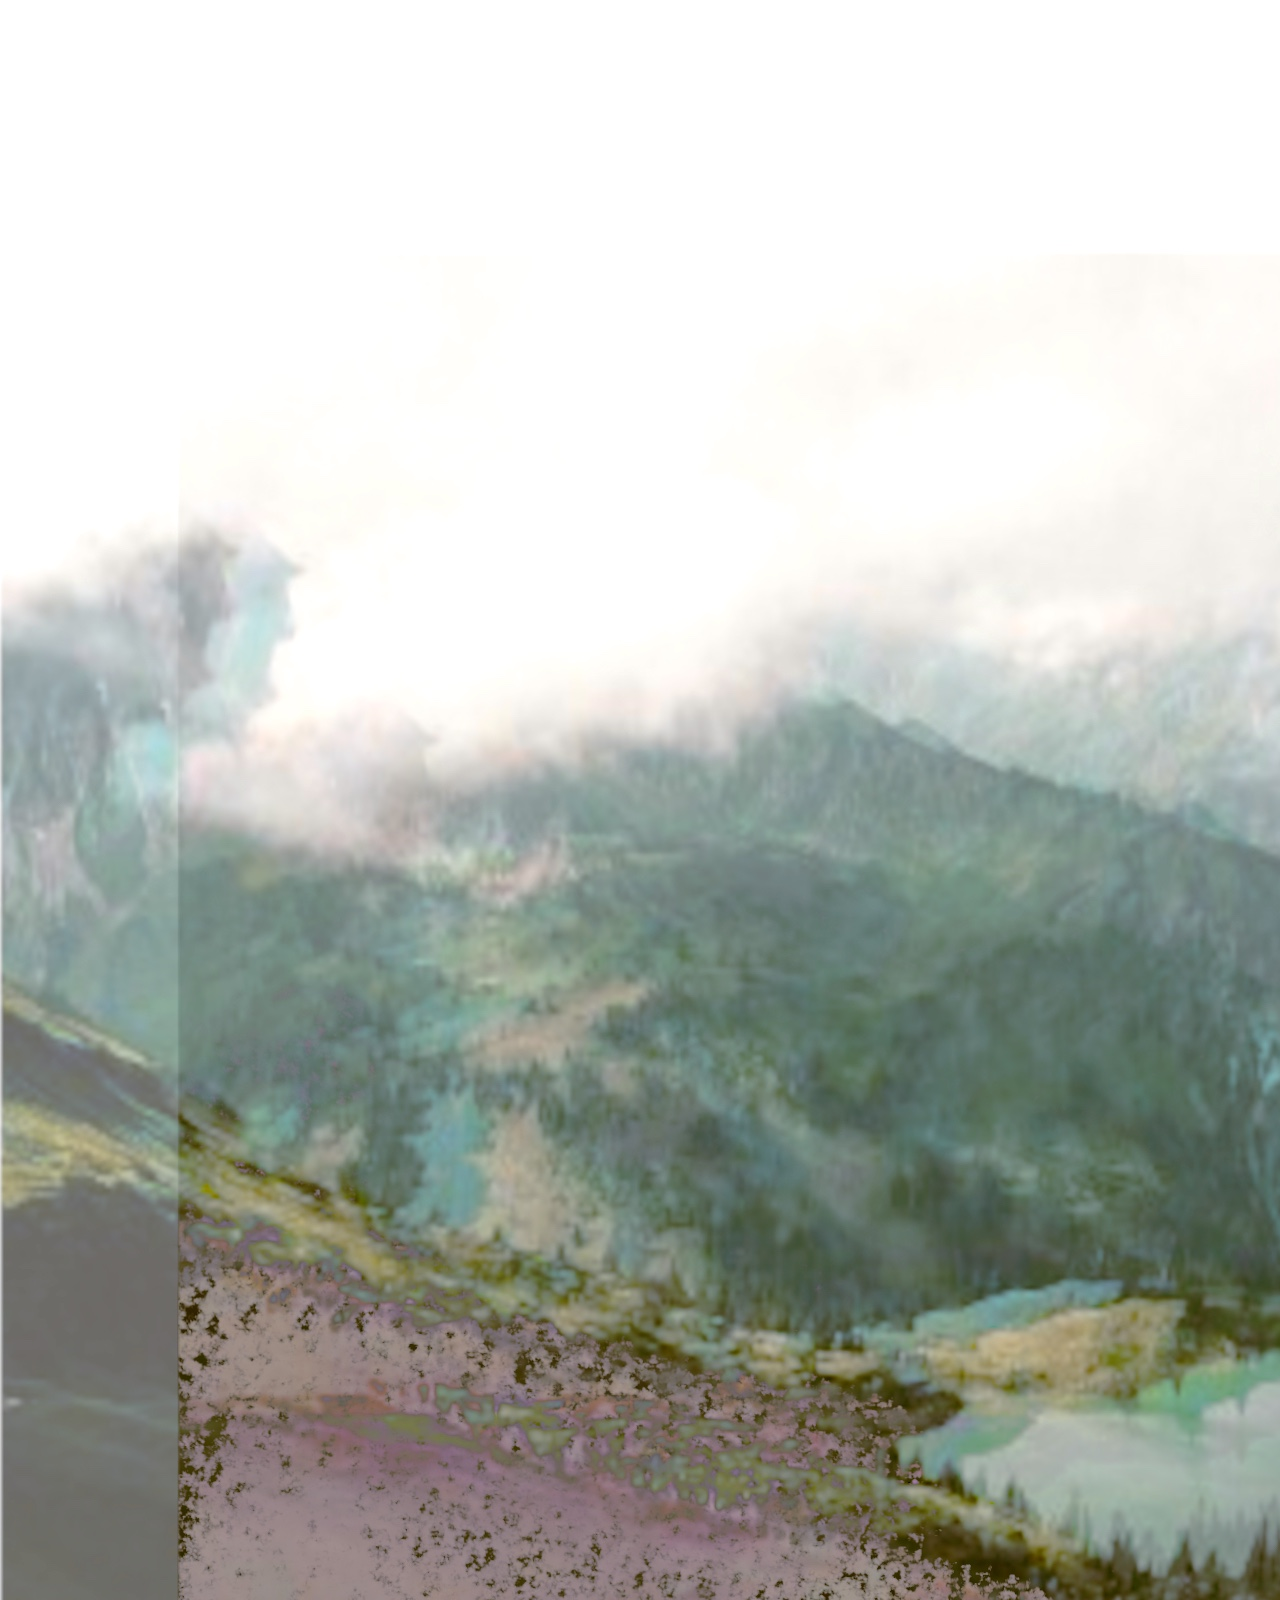
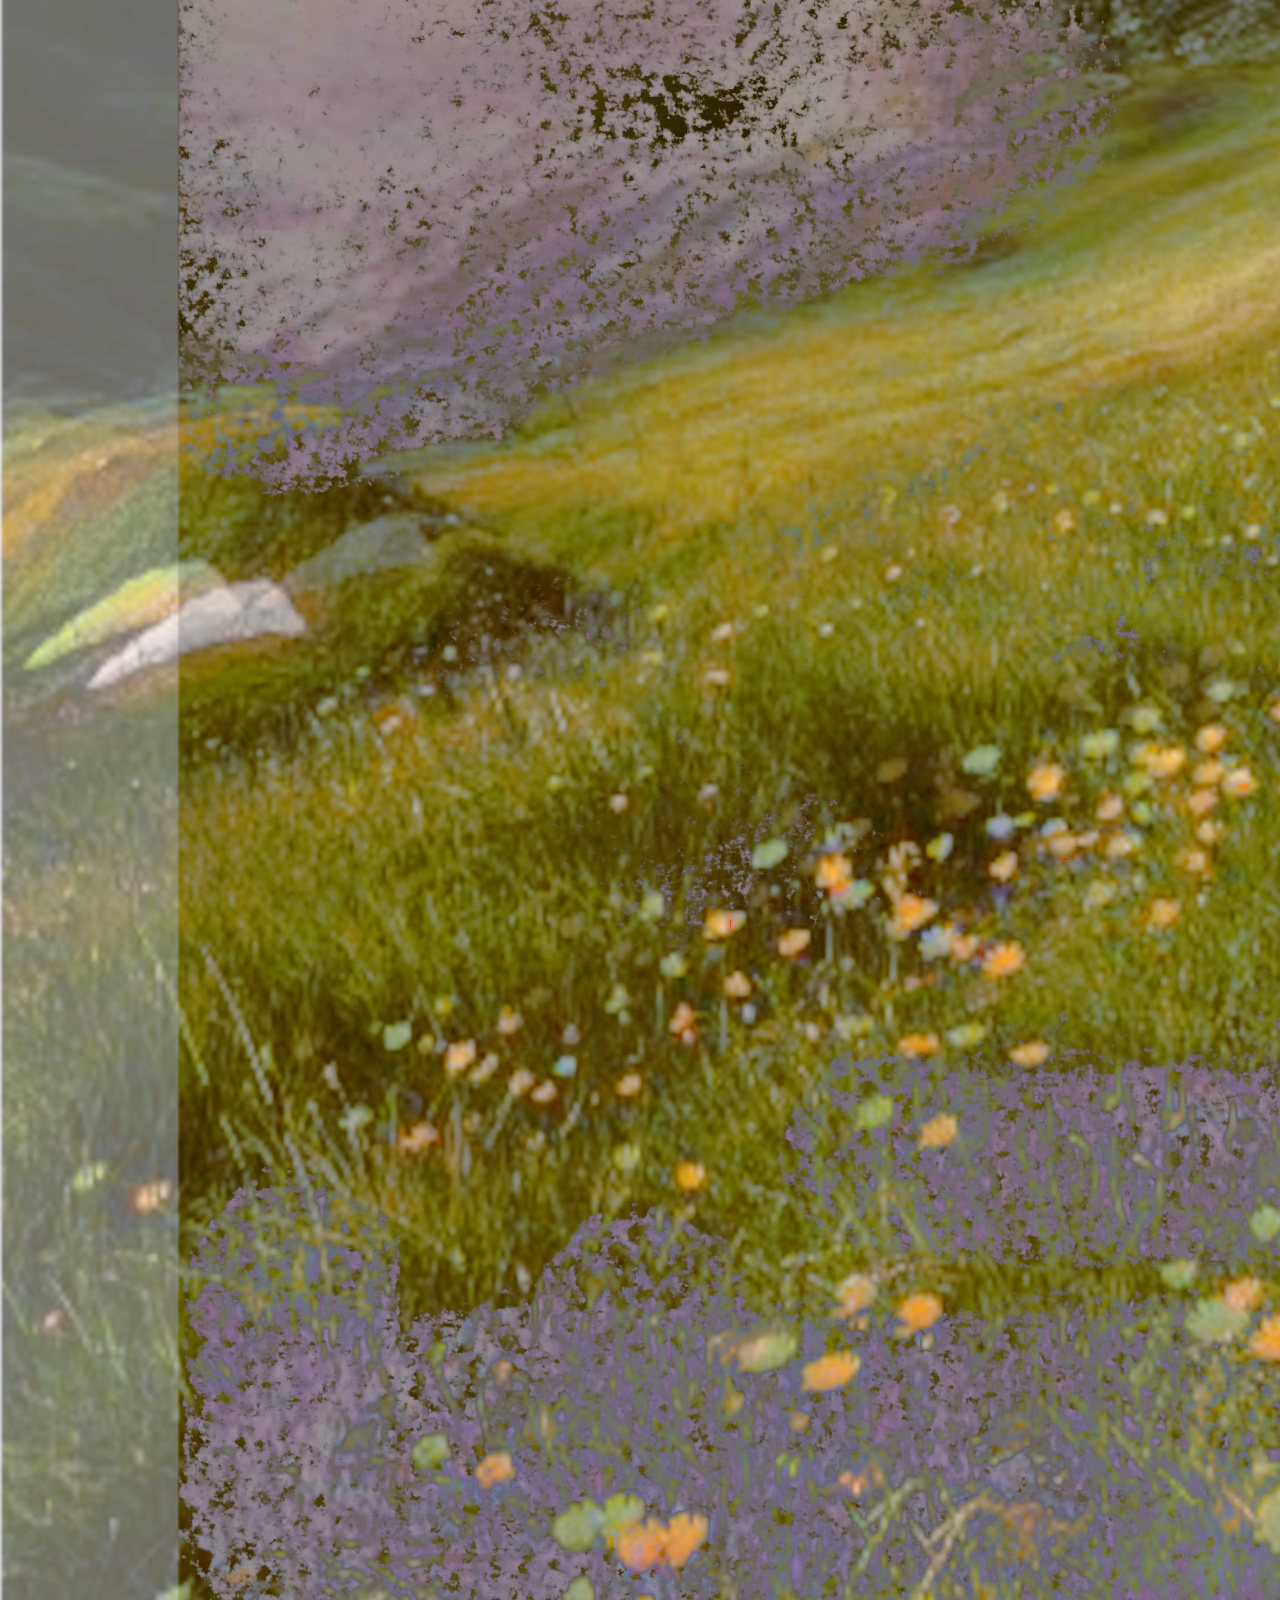
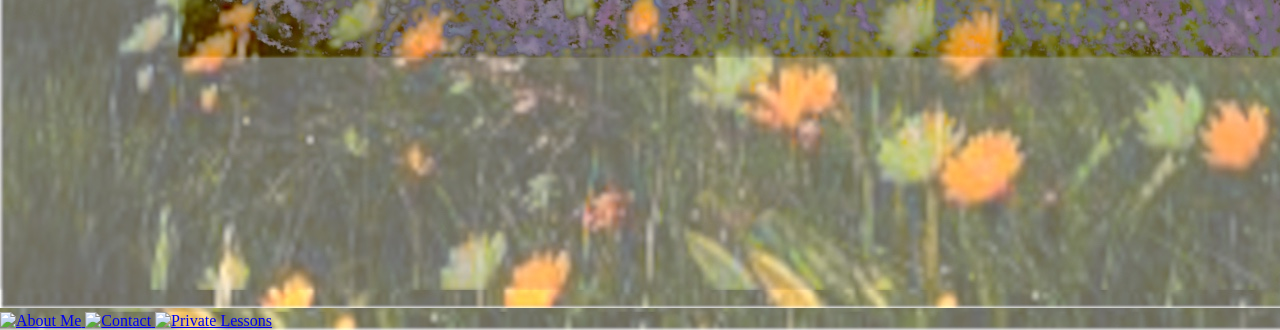
==== commit 334f42fd: "Update index.html" ====
--- a/index.html
+++ b/index.html
@@ -3,29 +3,34 @@
 <head>
   <meta charset="UTF-8">
   <meta name="viewport" content="width=device-width, initial-scale=1.0">
-  <title>Responsive Website</title>
+  <title>Tomo Reynolds</title>
   <link rel="stylesheet" href="style.css">
 </head>
 <body>
 
-  <!-- The content container that sits on top of the background -->
-  <main class="content-layer">
-    <nav class="links-grid">
-      
-      <a href="about.html" class="link-item">
-        <img src="about-btn.jpg" alt="About Me">
-      </a>
+  <div class="site-container">
+    <!-- The physical image establishes the scrolling canvas -->
+    <img src="Background.jpg" alt="Background Canvas" class="master-bg">
 
-      <a href="contact.html" class="link-item">
-        <img src="contact-btn.jpg" alt="Contact">
-      </a>
+    <!-- The content grid sits directly over the top of the canvas -->
+    <main class="interaction-overlay">
+      <nav class="links-layout">
+        
+        <a href="about.html" class="link-element">
+          <img src="about-btn.jpg" alt="About Me">
+        </a>
 
-      <a href="lessons.html" class="link-item">
-        <img src="lessons-btn.jpg" alt="Private Lessons">
-      </a>
+        <a href="contact.html" class="link-element">
+          <img src="contact-btn.jpg" alt="Contact">
+        </a>
 
-    </nav>
-  </main>
+        <a href="lessons.html" class="link-element">
+          <img src="lessons-btn.jpg" alt="Private Lessons">
+        </a>
+
+      </nav>
+    </main>
+  </div>
 
 </body>
 </html>
--- a/style.css
+++ b/style.css
@@ -1,25 +1,78 @@
-/* 1. Reset browser defaults and kill horizontal scrolling */
+/* ==========================================
+   1. GLOBAL & BACKGROUND SETTINGS (Desktop First)
+   ========================================== */
 html, body {
   margin: 0;
   padding: 0;
   width: 100%;
-  min-height: 100%;
-  overflow-x: hidden; /* Blocks unwanted side-to-side scrolling completely */
-  background-color: #000000; /* Dark fallback while image loads */
+  min-height: 100vh; /* Forces page to be at least full screen height */
+  overflow-x: hidden;
 }
 
-/* 2. Container holding the image */
-.page-wrapper {
-  position: relative;
-  width: 100%;
-  max-width: 100%;
+body {
+  /* Sets your image as the canvas */
+  background-image: url('Background.jpg');
+  background-size: cover;          /* Crops edges to perfectly fill the screen */
+  background-position: center top; /* Centers the image dynamically */
+  background-repeat: no-repeat;
+  background-attachment: scroll;   /* Allows natural scrolling */
 }
 
-/* 3. The background image settings */
-.bg-image {
-  width: 100%;        /* Locks image width strictly to browser edge */
-  max-width: 100%;    /* Double-ensures it never overflows the screen */
-  height: auto;       /* Keeps the picture's proportions perfect */
-  display: block;     /* Eliminates the weird default gap at the bottom */
-  pointer-events: none; /* Prevents users from accidentally dragging the image */
+/* Container keeping your elements centered on screen */
+.content-layer {
+  display: flex;
+  justify-content: center;
+  align-items: center;
+  min-height: 100vh; 
+  padding: 40px 20px; /* Prevents buttons from hitting screen edges */
+  box-sizing: border-box;
 }
+
+/* ==========================================
+   2. DESKTOP LINK GRID (2x2 Layout)
+   ========================================== */
+.links-grid {
+  display: grid;
+  grid-template-columns: repeat(2, 1fr); /* Creates a 2-column grid */
+  gap: 30px; /* Space between your image buttons */
+  max-width: 600px; /* Keeps the grid tightly grouped */
+}
+
+.link-item img {
+  width: 100%;       /* Makes buttons scale with the grid */
+  max-width: 250px;  /* Limits maximum size on large monitors */
+  height: auto;
+  display: block;
+  transition: transform 0.2s ease;
+}
+
+.link-item img:hover {
+  transform: scale(1.05);
+}
+
+/* ==========================================
+   3. MOBILE RESPONSIVE OVERRIDES (Phones)
+   ========================================== */
+@media (max-width: 768px) {
+  body {
+    /* Increases the scrollable height on mobile so you can scroll 
+       the full height of the cropped image */
+    min-height: 120vh; 
+  }
+
+  .content-layer {
+    align-items: flex-start; /* Aligns content toward top so it scrolls naturally */
+    padding-top: 60px;
+  }
+
+  /* Changes the 2x2 grid into a single vertical column */
+  .links-grid {
+    grid-template-columns: 1fr; /* Forces a 1-column stack */
+    gap: 20px; /* Slightly tighter spacing on small screens */
+  }
+
+  /* Shrinks the image buttons slightly to fit phone screens beautifully */
+  .link-item img {
+    max-width: 180px; 
+  }
+}
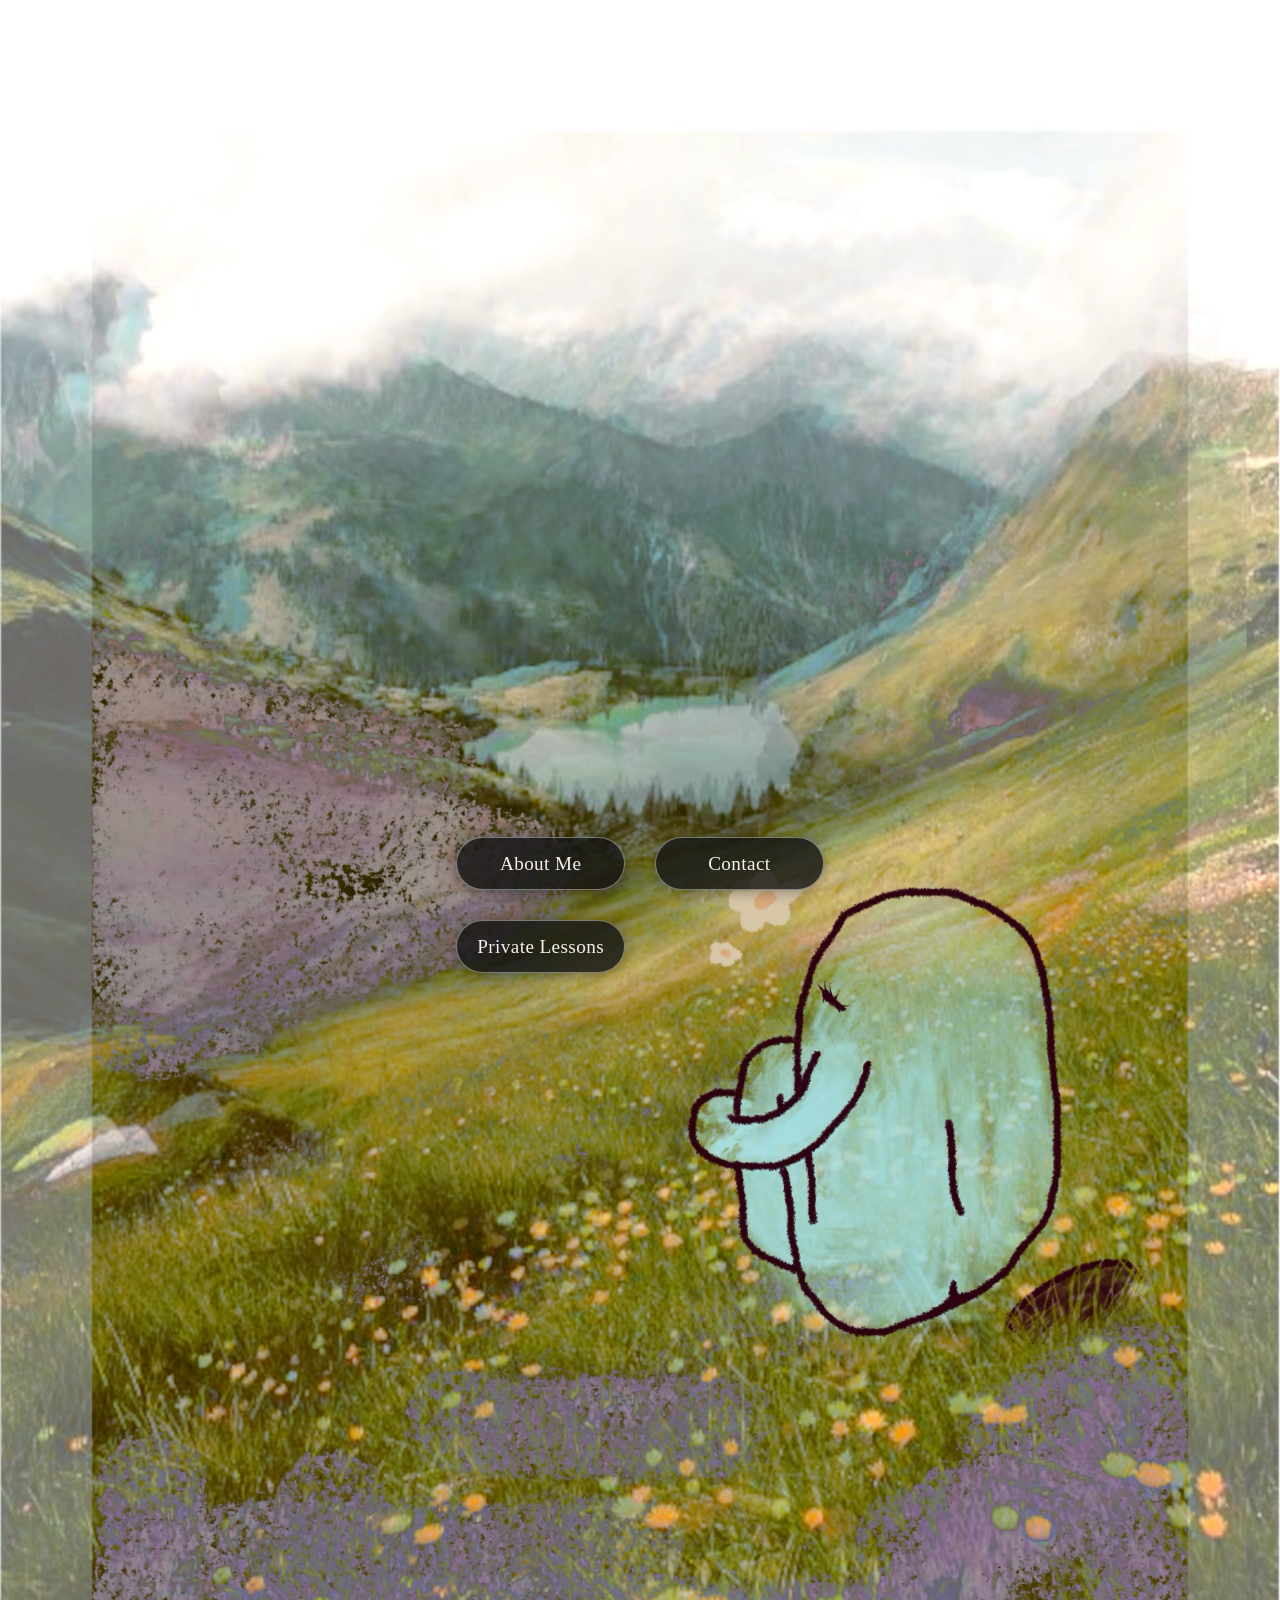
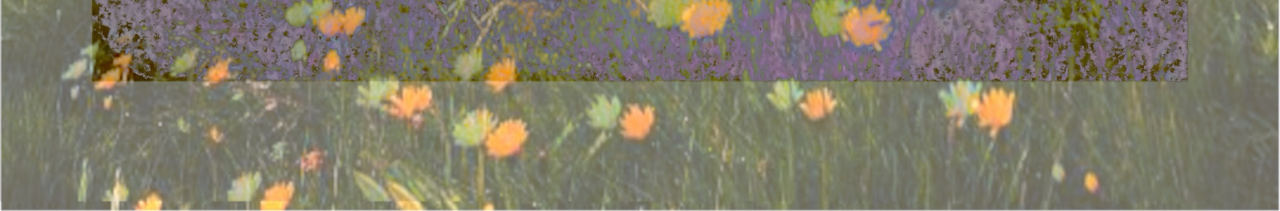
==== commit d3777afe: "Restore the pages the home page links to; text buttons; resized artwork Tomo's May 2026 redesign lin" ====
--- a/index.html
+++ b/index.html
@@ -3,6 +3,7 @@
 <head>
   <meta charset="UTF-8">
   <meta name="viewport" content="width=device-width, initial-scale=1.0">
+  <meta name="description" content="Tomo Reynolds, jazz pianist based in Toronto. Available for jazz engagements, private events, corporate functions, and private piano lessons.">
   <title>Tomo Reynolds</title>
   <link rel="stylesheet" href="style.css">
 </head>
@@ -15,18 +16,17 @@
     <!-- The content grid sits directly over the top of the canvas -->
     <main class="interaction-overlay">
       <nav class="links-layout">
-        
-        <a href="about.html" class="link-element">
-          <img src="about-btn.jpg" alt="About Me">
-        </a>
 
-        <a href="contact.html" class="link-element">
-          <img src="contact-btn.jpg" alt="Contact">
-        </a>
+        <!-- The button images (about-btn.jpg, contact-btn.jpg, lessons-btn.jpg)
+             were never uploaded, so these are styled text buttons for now.
+             To use images instead: put <img src="about-btn.jpg" alt="About Me">
+             inside the link and remove the "text-btn" class. -->
 
-        <a href="lessons.html" class="link-element">
-          <img src="lessons-btn.jpg" alt="Private Lessons">
-        </a>
+        <a href="about.html" class="link-element text-btn">About Me</a>
+
+        <a href="contact.html" class="link-element text-btn">Contact</a>
+
+        <a href="lessons.html" class="link-element text-btn">Private Lessons</a>
 
       </nav>
     </main>
--- a/style.css
+++ b/style.css
@@ -1,78 +1,211 @@
 /* ==========================================
-   1. GLOBAL & BACKGROUND SETTINGS (Desktop First)
+   1. GLOBAL & CANVAS SETUP (Desktop First)
    ========================================== */
 html, body {
   margin: 0;
   padding: 0;
   width: 100%;
-  min-height: 100vh; /* Forces page to be at least full screen height */
-  overflow-x: hidden;
-}
-
-body {
-  /* Sets your image as the canvas */
-  background-image: url('Background.jpg');
-  background-size: cover;          /* Crops edges to perfectly fill the screen */
-  background-position: center top; /* Centers the image dynamically */
-  background-repeat: no-repeat;
-  background-attachment: scroll;   /* Allows natural scrolling */
-}
-
-/* Container keeping your elements centered on screen */
-.content-layer {
+  background-color: #000000;
+}
+
+.site-container {
+  position: relative;
+  width: 100%;
+  overflow-x: hidden; /* Blocks horizontal scrolling completely */
+}
+
+/* DESKTOP ENGINE: Displays 100% width, no cropping, scrolls full height */
+.master-bg {
+  display: block;
+  width: 100%;
+  height: auto;
+  pointer-events: none;
+}
+
+/* Layer matching the exact layout dimensions of the desktop image */
+.interaction-overlay {
+  position: absolute;
+  top: 0;
+  left: 0;
+  width: 100%;
+  height: 100%;
   display: flex;
   justify-content: center;
-  align-items: center;
-  min-height: 100vh; 
-  padding: 40px 20px; /* Prevents buttons from hitting screen edges */
+  align-items: center; /* Centers links vertically on desktop */
   box-sizing: border-box;
 }
 
-/* ==========================================
-   2. DESKTOP LINK GRID (2x2 Layout)
-   ========================================== */
-.links-grid {
+/* DESKTOP INTERACTION GRID (2x2 Layout) */
+.links-layout {
   display: grid;
-  grid-template-columns: repeat(2, 1fr); /* Creates a 2-column grid */
-  gap: 30px; /* Space between your image buttons */
-  max-width: 600px; /* Keeps the grid tightly grouped */
-}
-
-.link-item img {
-  width: 100%;       /* Makes buttons scale with the grid */
-  max-width: 250px;  /* Limits maximum size on large monitors */
+  grid-template-columns: repeat(2, 1fr);
+  gap: 30px;
+  max-width: 600px;
+  padding: 20px;
+  justify-items: center;
+}
+
+.link-element img {
+  width: 100%;
+  max-width: 240px;
   height: auto;
   display: block;
-  transition: transform 0.2s ease;
-}
-
-.link-item img:hover {
-  transform: scale(1.05);
+}
+
+/* TEXT BUTTONS: stand-ins for the button images (about-btn.jpg etc.),
+   which were never uploaded. Remove the "text-btn" class on a link once
+   it has an <img> inside it again. */
+.link-element.text-btn {
+  display: block;
+  width: 100%;
+  max-width: 240px;
+  box-sizing: border-box;
+  padding: 14px 20px;
+  border: 1px solid rgba(255, 255, 255, 0.4);
+  border-radius: 999px;
+  background: rgba(18, 18, 18, 0.8);
+  box-shadow: 0 2px 14px rgba(0, 0, 0, 0.35);
+  color: #f4f1ea;
+  font-family: Georgia, "Times New Roman", serif;
+  font-size: 1.2rem;
+  line-height: 1.2;
+  letter-spacing: 0.02em;
+  text-align: center;
+  text-decoration: none;
+}
+
+.link-element.text-btn:hover,
+.link-element.text-btn:focus-visible {
+  background: rgba(255, 255, 255, 0.92);
+  color: #111111;
+  outline: none;
 }
 
 /* ==========================================
-   3. MOBILE RESPONSIVE OVERRIDES (Phones)
+   2. SMARTPHONE OVERRIDES (Mobile Phone Only)
    ========================================== */
 @media (max-width: 768px) {
-  body {
-    /* Increases the scrollable height on mobile so you can scroll 
-       the full height of the cropped image */
-    min-height: 120vh; 
-  }
-
-  .content-layer {
-    align-items: flex-start; /* Aligns content toward top so it scrolls naturally */
-    padding-top: 60px;
-  }
-
-  /* Changes the 2x2 grid into a single vertical column */
-  .links-grid {
-    grid-template-columns: 1fr; /* Forces a 1-column stack */
-    gap: 20px; /* Slightly tighter spacing on small screens */
-  }
-
-  /* Shrinks the image buttons slightly to fit phone screens beautifully */
-  .link-item img {
-    max-width: 180px; 
-  }
-}
+
+  /* MOBILE ENGINE: Zooms image and forces it to center-crop from the dead middle */
+  .master-bg {
+    width: auto;
+    min-width: 220vw; /* Scales the image up so it fills phone height */
+    margin-left: 50%;
+    transform: translateX(-50%); /* Locks the exact center of the image to the phone screen */
+  }
+
+  /* Locks the clickable interactive zone strictly to the phone's visible screen width */
+  .interaction-overlay {
+    width: 100vw;
+    left: 0;
+    align-items: flex-start; /* Shifts links toward the top for natural mobile reading */
+    padding-top: 80px;
+  }
+
+  /* Collapses the link grid into a single vertical stack */
+  .links-layout {
+    grid-template-columns: 1fr;
+    gap: 25px;
+  }
+
+  .link-element img {
+    max-width: 180px; /* Sized appropriately for mobile touch screens */
+  }
+
+  .link-element.text-btn {
+    max-width: 200px;
+    font-size: 1.1rem;
+  }
+}
+
+/* ==========================================
+   3. INNER PAGES (about, contact, lessons, 404)
+   ========================================== */
+body.page {
+  color: #f4f1ea;
+  font-family: Georgia, "Times New Roman", serif;
+  font-size: 1.1rem;
+  line-height: 1.6;
+  -webkit-font-smoothing: antialiased;
+}
+
+.page-body {
+  max-width: 640px;
+  margin: 0 auto;
+  padding: 40px 20px 72px;
+  box-sizing: border-box;
+}
+
+.page-body h1 {
+  font-weight: normal;
+  font-size: 2.1rem;
+  line-height: 1.15;
+  margin: 0.6em 0 0.8em;
+}
+
+.page-body h2 {
+  font-weight: normal;
+  font-size: 1.4rem;
+  margin: 2em 0 0.6em;
+}
+
+.page-body p {
+  margin: 0 0 1.1em;
+}
+
+.page-body a {
+  color: #a9dccd; /* mint, from the figure in the artwork */
+  text-decoration-thickness: 1px;
+  text-underline-offset: 3px;
+}
+
+.page-body a:hover,
+.page-body a:focus-visible {
+  color: #ffffff;
+}
+
+.home-link {
+  display: inline-block;
+  text-decoration: none;
+  opacity: 0.75;
+}
+
+.home-link:hover {
+  opacity: 1;
+}
+
+.video-embed {
+  position: relative;
+  padding-bottom: 56.25%;
+  height: 0;
+  margin: 1.4em 0;
+}
+
+.video-embed iframe {
+  position: absolute;
+  top: 0;
+  left: 0;
+  width: 100%;
+  height: 100%;
+  border: 0;
+}
+
+.page-links {
+  list-style: none;
+  padding: 0;
+  margin: 0;
+  display: flex;
+  flex-wrap: wrap;
+  gap: 10px 24px;
+}
+
+.contact-email {
+  font-size: 1.35rem;
+  word-break: break-all;
+}
+
+.page-body hr {
+  border: 0;
+  border-top: 1px solid rgba(255, 255, 255, 0.2);
+  margin: 2.4em 0;
+}
